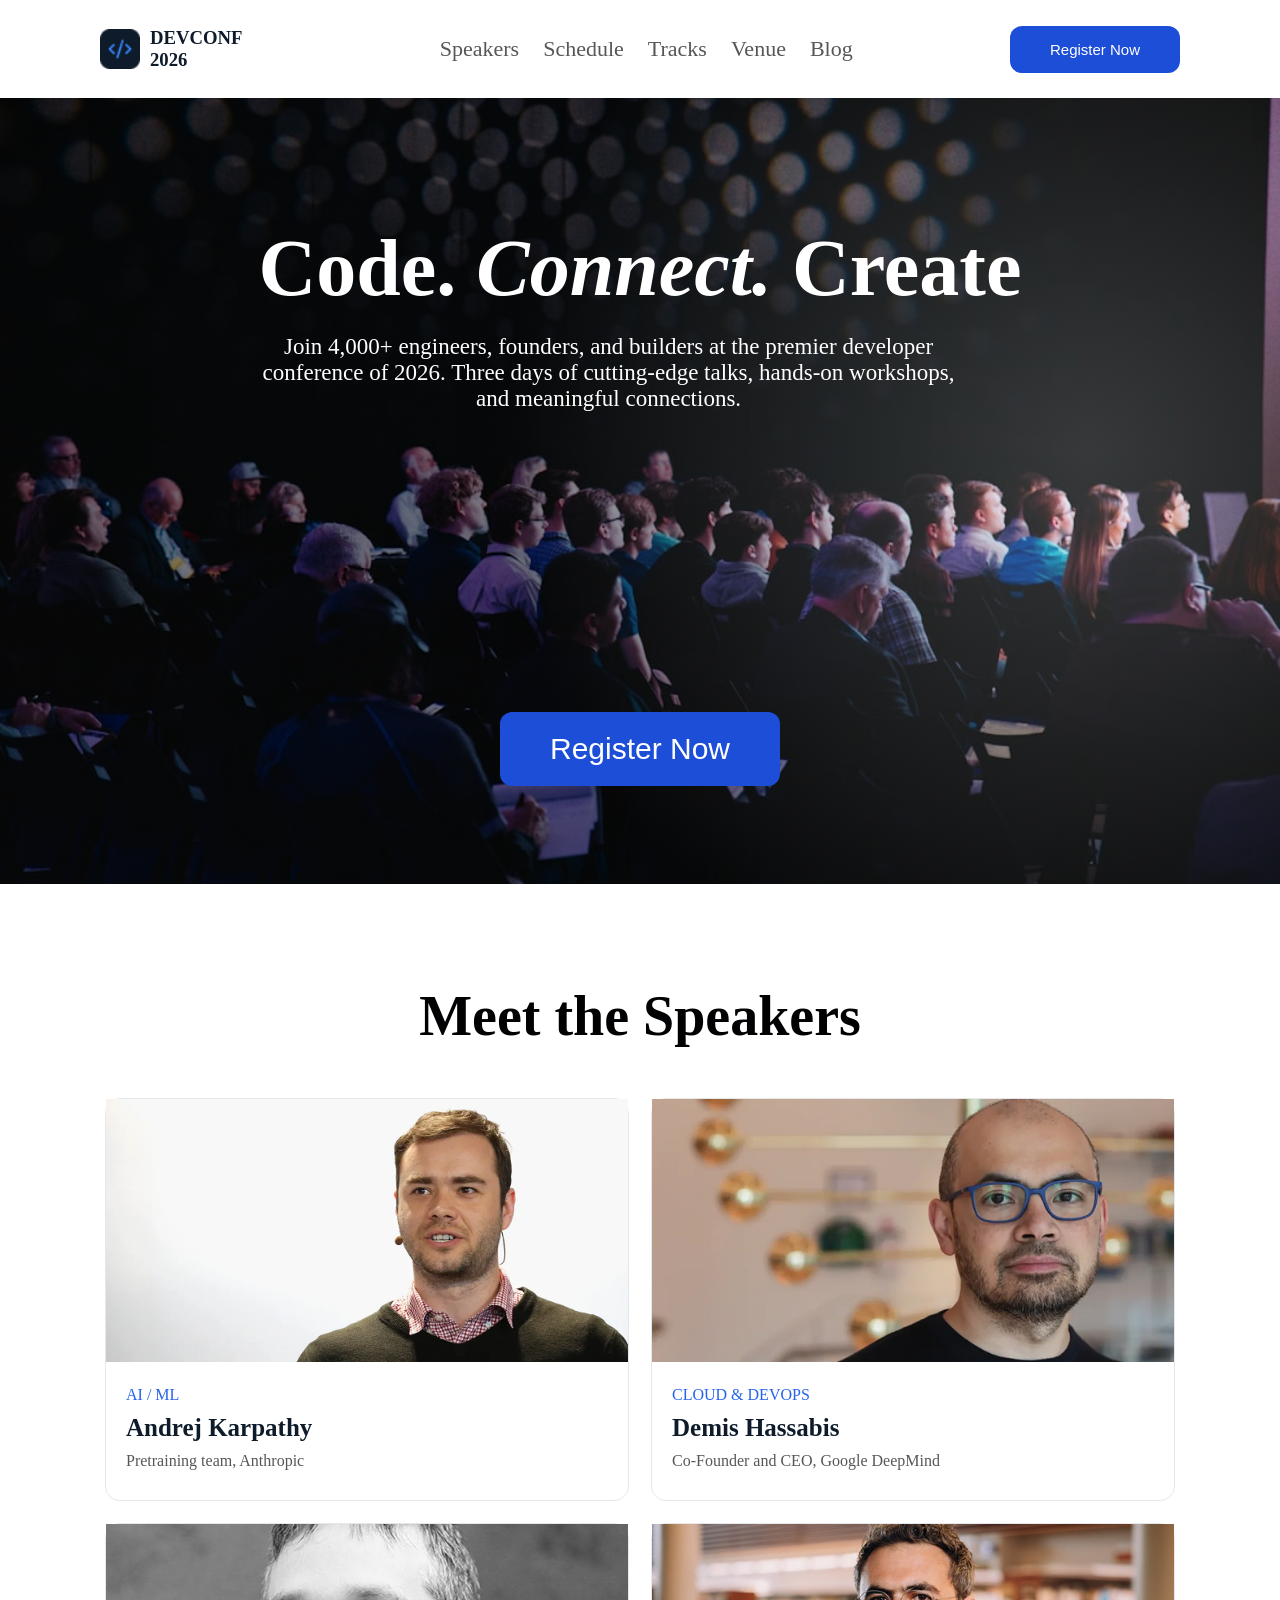
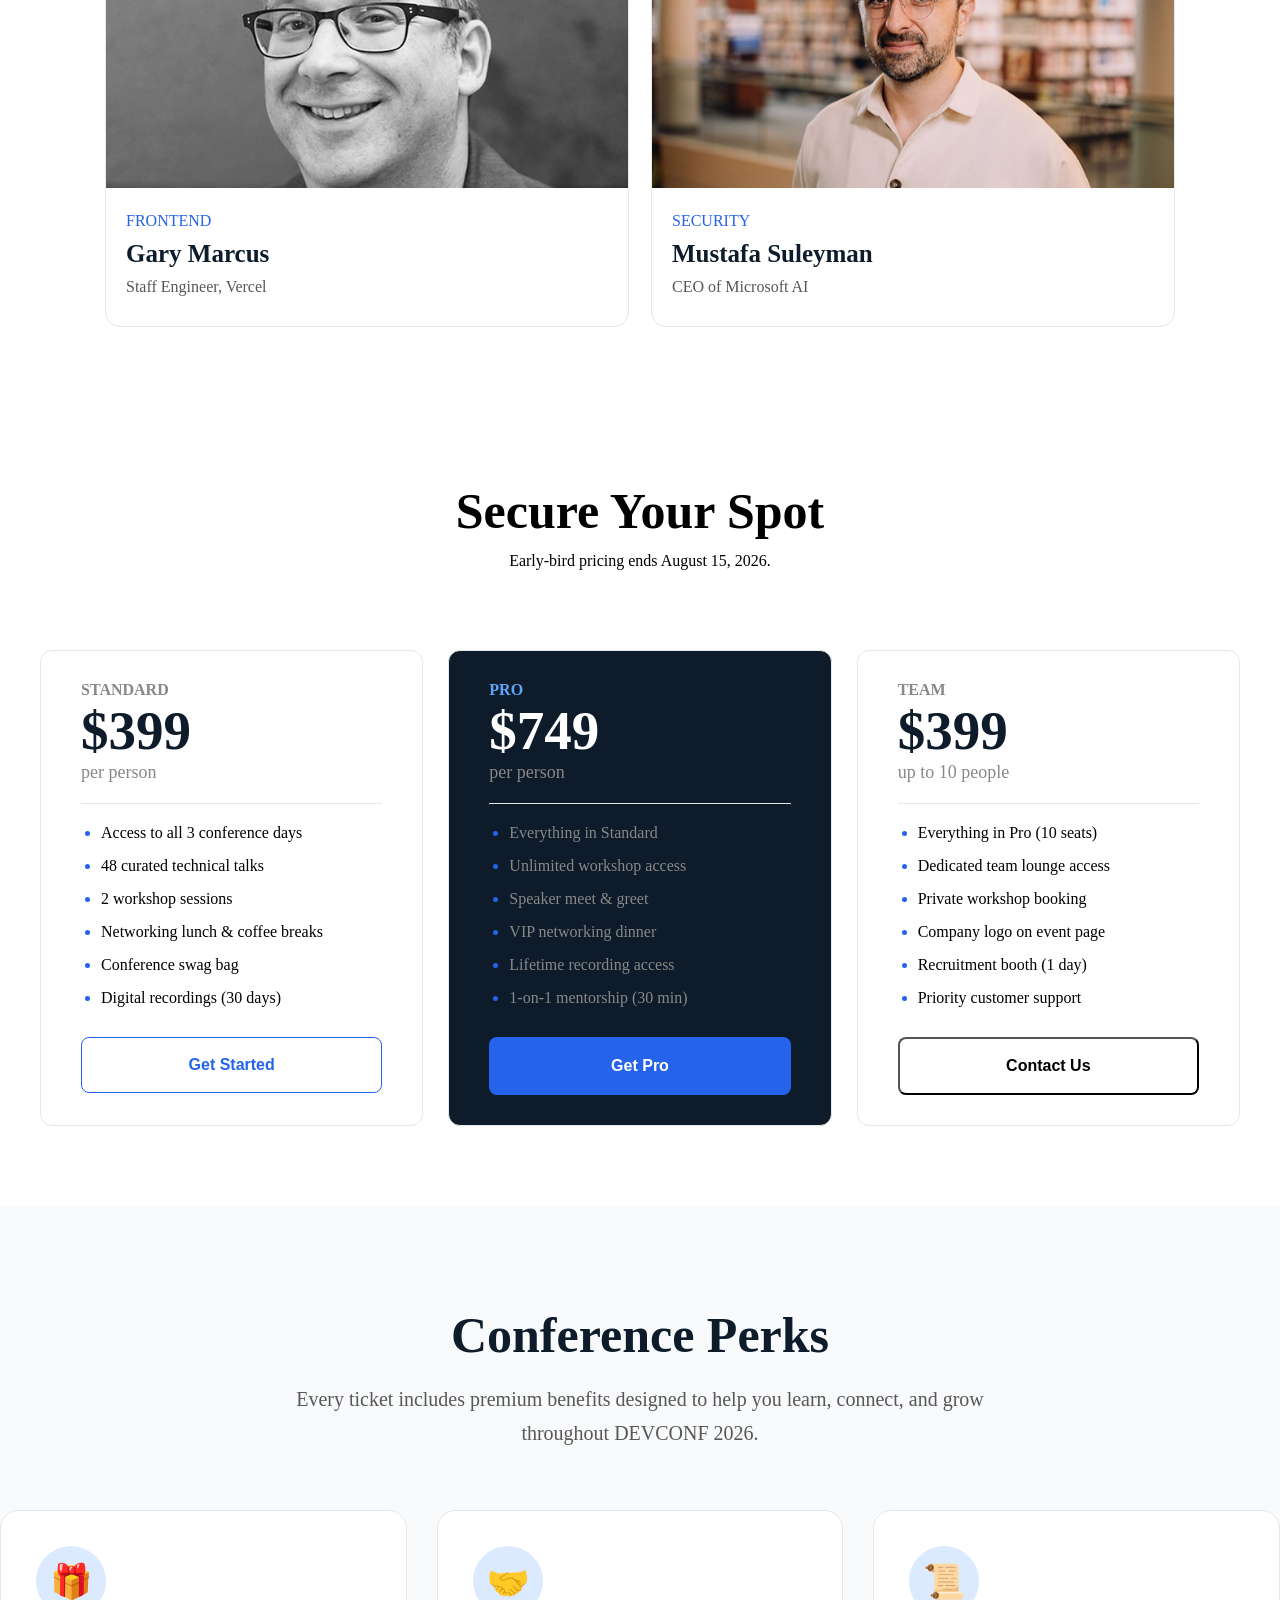
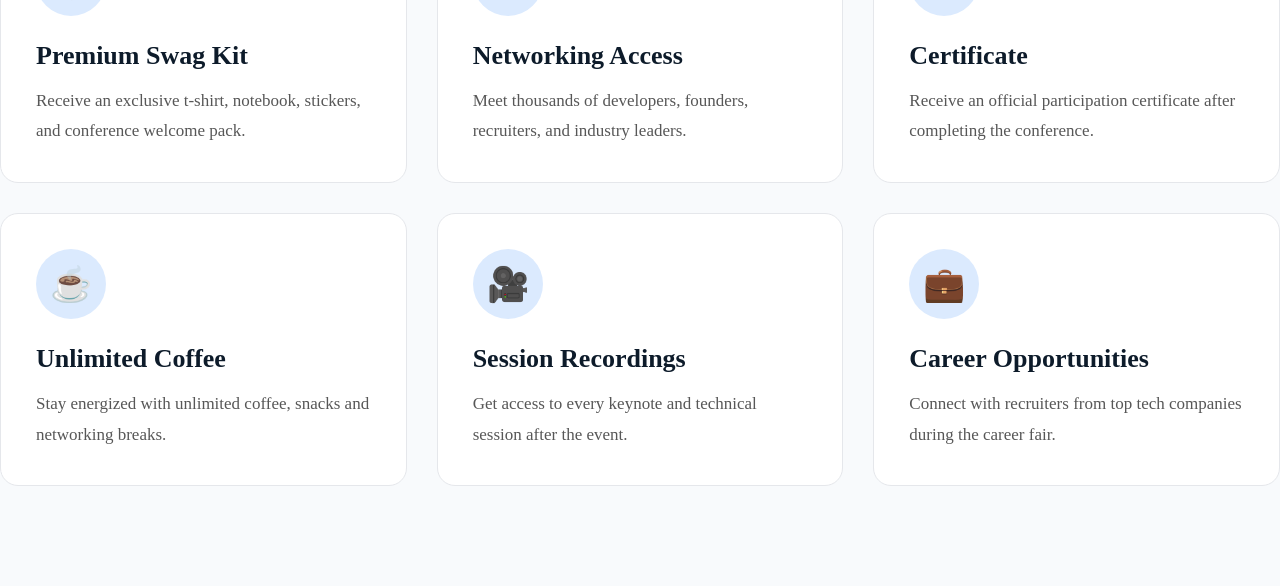
==== index.html @ aa9b569b "move project file to root" ====
<!DOCTYPE html>
<html lang="en">

<head>
    <meta charset="UTF-8">
    <meta name="viewport" content="width=device-width, initial-scale=1.0">
    <title>first-assignment</title>
    <link rel="stylesheet" href="./style.css">
</head>

<body>

    <!-- navber sart -->
    <header class="container">
        <nav class="navbar">
            <div class="nav-logo">
                <img src="./assets/Container.png" alt="footer-logo">
                <h3>DEVCONF <br> 2026</h3>
            </div>
            <div class="nav-menu">
                <ul>
                    <li><a href="">Speakers</a></li>
                    <li><a href="">Schedule</a></li>
                    <li><a href="">Tracks</a></li>
                    <li><a href="">Venue</a></li>
                    <li><a href="">Blog</a></li>
                </ul>
            </div>
            <div >
                <button class="common-button">Register Now</button>
            </div>
        </nav>
    </header>
    <!-- navbar end -->


    <!-- hero section start -->
     <section class="hero-section container">
         
         <div class="hero-contant">
            <h1>Code. <span>Connect.</span> Create</h1>
            <p>Join 4,000+ engineers, founders, and builders at the 
                premier developer conference of 2026. Three days of
                cutting-edge talks, hands-on workshops, and meaningful connections.
            </p>
            <button class="common-button">Register Now</button>
        </div>

     </section>
     <!-- hero section end -->

     <!-- meet the speaker section START-->
      <section class="container">
          <h2 class="meet-the-speaker">Meet the Speakers</h2>
          <div class="speaker-container">
              <div class="card">
                <img src="./assets/andrej.png" alt="andrej">
                <span>AI / ML</span>
                <h3>Andrej Karpathy</h3>
                <p>Pretraining team, Anthropic</p>
              </div>
              <div class="card">
                <img src="./assets/demis.png" alt="demis">
                <span>CLOUD & DEVOPS  </span>
                <h3>Demis Hassabis</h3>
                <p>Co-Founder and CEO, Google DeepMind</p>
              </div>
              <div class="card">
                <img src="./assets/gary.png" alt="gray">
                <span>FRONTEND</span>
                <h3>Gary Marcus</h3>
                <p>Staff Engineer, Vercel</p>
              </div>
              <div class="card">
                <img src="./assets/mustafa.png" alt="mustafa">
                <span>SECURITY</span>
                <h3>Mustafa Suleyman</h3>
                <p>CEO of Microsoft AI</p>
              </div>
          </div>
      </section>
      <!-- MEET THE SPEAKER SECTION END -->


      <!-- PRICING SECTION START -->
      <section class="container">
           <h2 class="pricing-section-title">Secure Your Spot</h2>
           <p class="pricing-section-paragraph">Early-bird pricing ends August 15, 2026.</p>

           <div class="pricing-container">
              <div class="pricing-card">
                   <h4>STANDARD</h4>
                   <h2>$399</h2>
                   <p>per person</p>
                   <hr>
                   <ul>
                    <li>Access to all 3 conference days</li>
                    <li>48 curated technical talks</li>
                    <li>2 workshop sessions</li>
                    <li>Networking lunch & coffee breaks</li>
                    <li>Conference swag bag</li>
                    <li>Digital recordings (30 days)</li>
                   </ul>
                   <button class="pricing-button-1">Get Started</button>
              </div>
              <div class="pricing-card pro-card">
                   <h4>PRO</h4>
                   <h2>$749</h2>
                   <p>per person</p>
                   <hr>
                   <ul>
                    <li>Everything in Standard</li>
                    <li>Unlimited workshop access</li>
                    <li>Speaker meet & greet</li>
                    <li>VIP networking dinner</li>
                    <li>Lifetime recording access</li>
                    <li>1-on-1 mentorship (30 min)</li>
                   </ul>
                   <button class="pricing-button">Get Pro</button>
              </div>
              <div class="pricing-card">
                   <h4>TEAM</h4>
                   <h2>$399</h2>
                   <p>up to 10 people</p>
                   <hr>
                   <ul>
                    <li>Everything in Pro (10 seats)</li>
                    <li>Dedicated team lounge access</li>
                    <li>Private workshop booking</li>
                    <li>Company logo on event page</li>
                    <li>Recruitment booth (1 day)</li>
                    <li>Priority customer support</li>
                   </ul>
                   <button class="pricing-button-2">Contact Us</button>
              </div>
           </div>
      </section>

      <!-- PRICING SECTION END -->


      <!-- CONFERENCE PERKS SECTION START -->

<section class="conference-perks container">

    <div class="perks-header">
        <h2>Conference Perks</h2>
        <p>
            Every ticket includes premium benefits designed to help you learn,
            connect, and grow throughout DEVCONF 2026.
        </p>
    </div>

    <div class="perks-container">

        <div class="perk-card">
            <div class="perk-icon">🎁</div>
            <h3>Premium Swag Kit</h3>
            <p>
                Receive an exclusive t-shirt, notebook, stickers,
                and conference welcome pack.
            </p>
        </div>

        <div class="perk-card">
            <div class="perk-icon">🤝</div>
            <h3>Networking Access</h3>
            <p>
                Meet thousands of developers, founders,
                recruiters, and industry leaders.
            </p>
        </div>

        <div class="perk-card">
            <div class="perk-icon">📜</div>
            <h3>Certificate</h3>
            <p>
                Receive an official participation certificate
                after completing the conference.
            </p>
        </div>

        <div class="perk-card">
            <div class="perk-icon">☕</div>
            <h3>Unlimited Coffee</h3>
            <p>
                Stay energized with unlimited coffee,
                snacks and networking breaks.
            </p>
        </div>

        <div class="perk-card">
            <div class="perk-icon">🎥</div>
            <h3>Session Recordings</h3>
            <p>
                Get access to every keynote and technical
                session after the event.
            </p>
        </div>

        <div class="perk-card">
            <div class="perk-icon">💼</div>
            <h3>Career Opportunities</h3>
            <p>
                Connect with recruiters from top tech
                companies during the career fair.
            </p>
        </div>

    </div>

</section>

<!-- CONFERENCE PERKS SECTION END -->
</body>

</html>
---- style.css ----
*{
    margin: 0;
}


/*NAVBER SECTION START  */
nav {
    display: flex;
    justify-content: space-between;
    align-items: center;
    padding: 22px 80 px;
    background-color: #ffffff;
}
img{
    max-width: 100%;
}
.container {
    max-width: 1551px;
    margin: auto;
}
.navbar {
    display: flex;
    padding-left: 100px;
    padding-right: 100px;
    height: 98px;
    
}
.nav-menu ul {
    display: flex;
    list-style: none;
    gap: 24px;
    
}
ul li a {
    text-decoration: none;
    color: #575757;
    font-size: 22px;
}
.nav-logo {
    display: flex;
    align-items:center;
    gap: 10px;
}
.nav-logo h3 {
    font-size: 25;
    color: #0D1B2A;
}
.nav-logo img {
    width: 40px;
}
/* NAVBER SECTION END */
.common-button{
    background-color: #1D4ED8;
    padding: 15px 40px;
    font-weight: 1200px;
    font-size: 15px;
    color: #FFFFFF;
    border: none;
    cursor: pointer;
    border-radius: 12px;
}


/* HERO SECTION START */
.hero-section{
    width: 100%;
    height: 786px;
    background-image:
     radial-gradient(
         circle at 85% 45%,
        rgba(255, 255, 255, 0.18) 0% ,
        rgba(0, 0, 0, 0.50) 50%
     ),
      url(./assets/banner.jpg);
    background-size: cover;
    background-position: center;
    background-repeat: no-repeat;
    display: flex;
    justify-content:center ;
    text-align: center;
    text-align: center;
    color: #FFFFFF;
}
.hero-contant {
    margin-top: 125px;
}
.hero-contant p{
    margin-top: 20px;
    font-size: 23px;
    max-width: 700px;
    color: #FFFFFF;
}
.hero-contant h1 span{
    font-style:italic;
}
.hero-contant h1 {
    font-size: 80px;
}
.hero-contant button {
    margin-top: 300px;
    padding: 20px 50px;
    font-size: 30px;
}
/* HERO SECTION END */


/* MEET THE SPEAKER SECTION START*/
.meet-the-speaker {
    text-align: center;
    margin-top: 100px;
    font-size: 56px;
    color: #000102;
}

.card {
    border: 1px solid #E5E7EB;
    border-radius: 15px;
}
.card span, .card h3, .card p{
    padding-left: 20px;
    border-top: 20px;
}
.card span {
    display: flex;
    margin-top: 20px;
    margin-bottom: 10px;
    color: #2563EB;
    
}
.speaker-container {
    display: grid;
    grid-template-columns: repeat(2, 1fr);
    gap: 22px;
    margin: 50px;
    padding: 55px;
    padding-top: 0;
}
.speaker-container img {
    width: 100%;
    border: none;
}
.card h3, .card p{
    margin-top: 10px;
}
.card p{
    margin-bottom: 30px;
    color: #575757;
}
.card h3 {
    color: #0D1B2A;
    font-size: 25px;
}
/* MEET THE SPEAKER SECTION END */



/* PRICING SECTION START */
.pricing-section-title {
    margin-top: 100px;
     text-align: center;
     font-weight: bold;
     font-size: 50px;
}
.pricing-section-paragraph {
    text-align: center;
    margin-top: 12px;
}
.pricing-card li::marker {
    color: #2563EB;
}
.pricing-card ul {
    display: flex;
    flex-direction: column;
    gap: 15px;
}
.pricing-card h2 {
    font-weight: bold;
    font-size: 55px;
    color: #0D1B2A;
}
.pricing-container {
    display: flex;
    gap: 25px;
    max-width: 1200px;
    margin: 50px auto;
    padding: 30px;
}
.pricing-card {
    flex: 1;
    border: 1px solid #E5E7EB;
    border-radius: 12px;
    padding: 30px 40px;
    
}
.pricing-card ul {
    padding-left: 20px;
    margin-top: 20px;
}
.pricing-card h4 {
    font-weight: bold;
    color: #888888;
    text-align: left;
}
.pricing-card p {
    color: #888888;
    font-size: 18px;
}
.pricing-card hr {
    border: none;
    border-top: 1px solid #E5E7EB;
    margin-top: 20px;
    margin-bottom: 20px;
    width: 100%;
}
.pricing-button{
    margin-top: 30px;
     background-color: #2563EB;
    width: 100%;
    padding: 20px;
    font-weight: bold;
    font-size: 16px;
    color: #FFFFFF;
    border: none;
    cursor: pointer;
    border-radius: 8px;
    
}
.pricing-button-1 {
     margin-top: 30px;
     background-color:  #FFFFFF;
    width: 100%;
    border: 1px solid #2563EB;
    padding: 18px;
    font-weight: bold;
    font-size: 16px;
    color: #2563EB;
    
    cursor: pointer;
    border-radius: 8px;
}
.pricing-button-2 {
     margin-top: 30px;
     background-color:  #FFFFFF;
    width: 100%;
    border: 1px solid 0D1B2A;
    padding: 18px;
    font-weight: bold;
    font-size: 16px;
    color: 0D1B2A;
    
    cursor: pointer;
    border-radius: 8px;
}
.pro-card h2{
    color: #FFFFFF;
}
.pro-card h4 {
    color: #60A5FA;
}
.pro-card li {
    color: #888888;
    
}
.pro-card {
    background-color: #0D1B2A;

}



/* CONFERENCE PERKS SECTION*/
.conference-perks{
    width: 100%;
    padding:100px 0;
    background:#F8FAFC;
}

.perks-header{
    text-align:center;
    margin-bottom:60px;
}

.perks-header h2{
    font-size:50px;
    color:#0D1B2A;
    margin-bottom:18px;
}

.perks-header p{
    max-width:720px;
    margin:auto;
    font-size:20px;
    color:#575757;
    line-height:1.7;
}

.perks-container{
    display:grid;
    grid-template-columns:repeat(3,1fr);
    gap:30px;
}

.perk-card{
    background:#FFFFFF;
    border:1px solid #E5E7EB;
    border-radius:18px;
    padding:35px;
    transition:0.35s;
}

.perk-card:hover{
    transform:translateY(-10px);
    box-shadow:0 18px 35px rgba(0,0,0,.08);
}

.perk-icon{
    width:70px;
    height:70px;
    background:#DBEAFE;
    color:#2563EB;
    font-size:34px;

    display:flex;
    justify-content:center;
    align-items:center;

    border-radius:50%;
    margin-bottom:25px;
}

.perk-card h3{
    font-size:26px;
    color:#0D1B2A;
    margin-bottom:15px;
}

.perk-card p{
    color:#575757;
    line-height:1.8;
    font-size:17px;
}
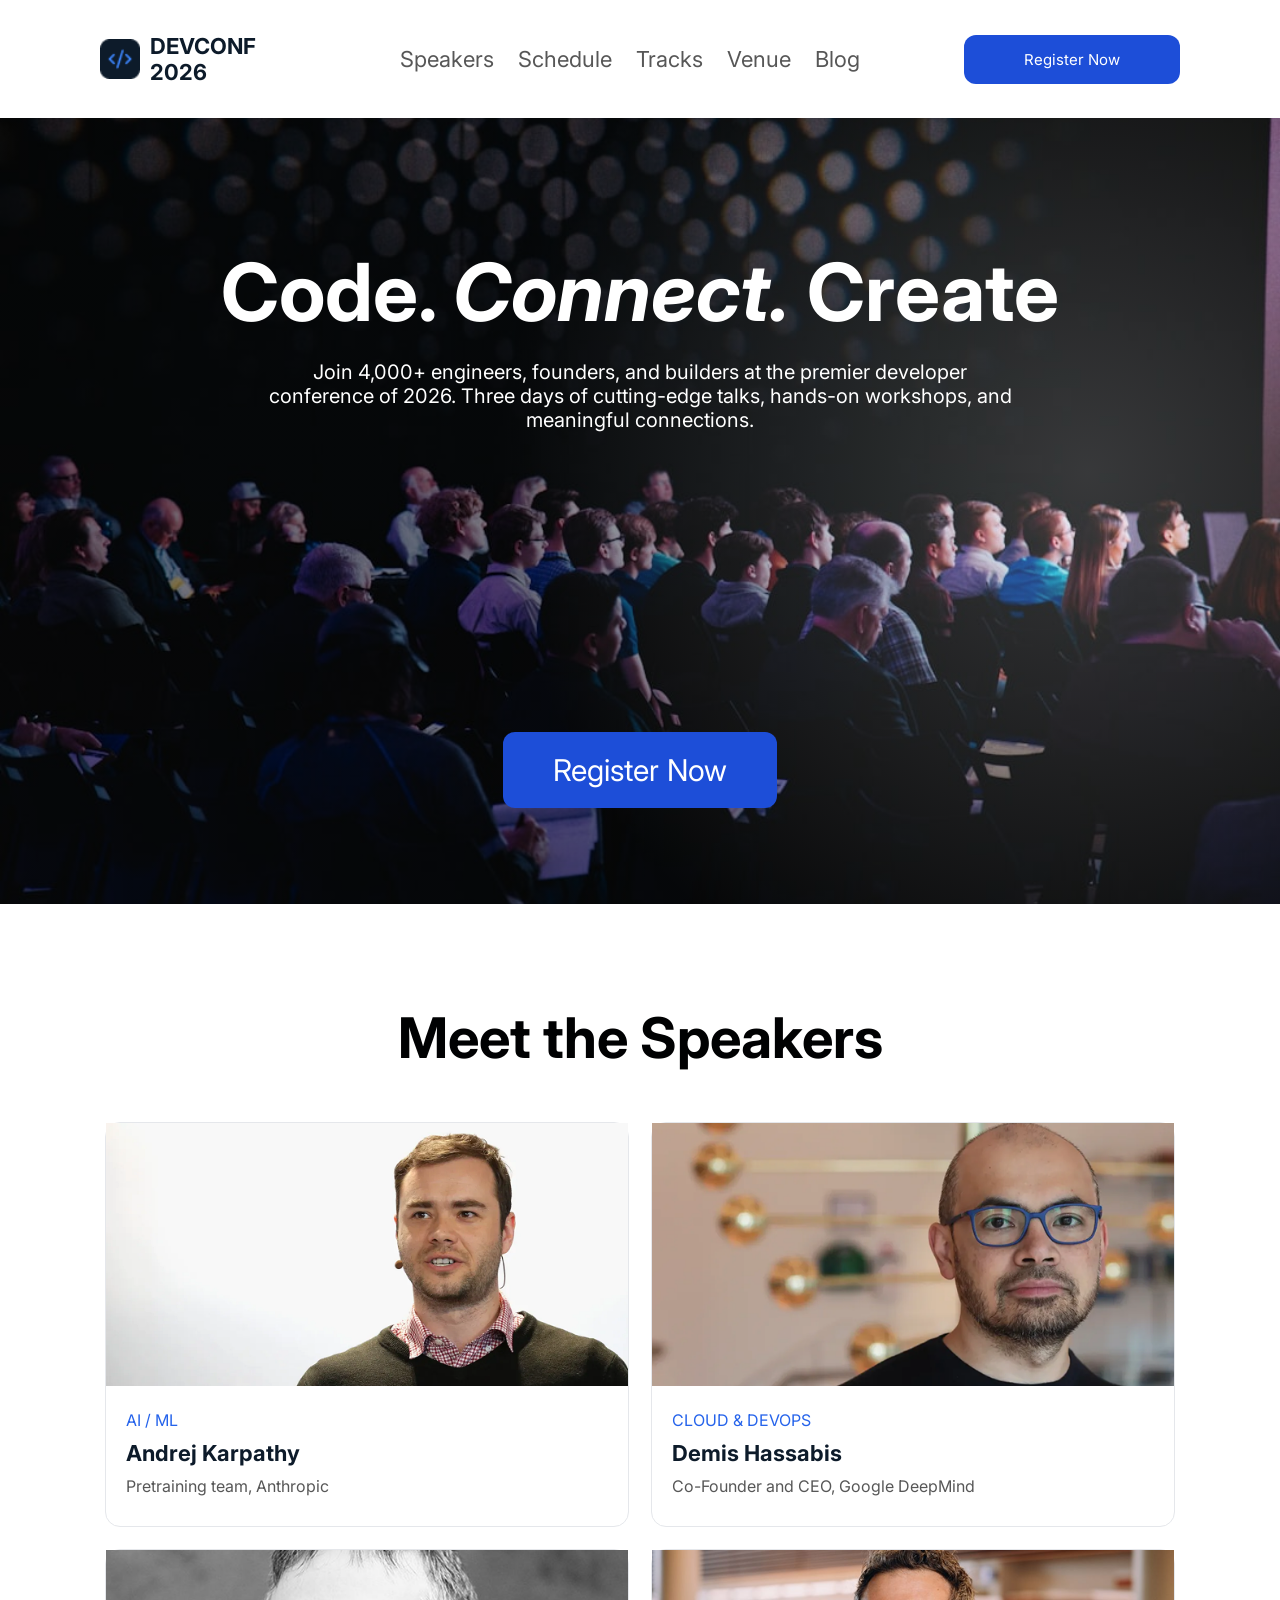
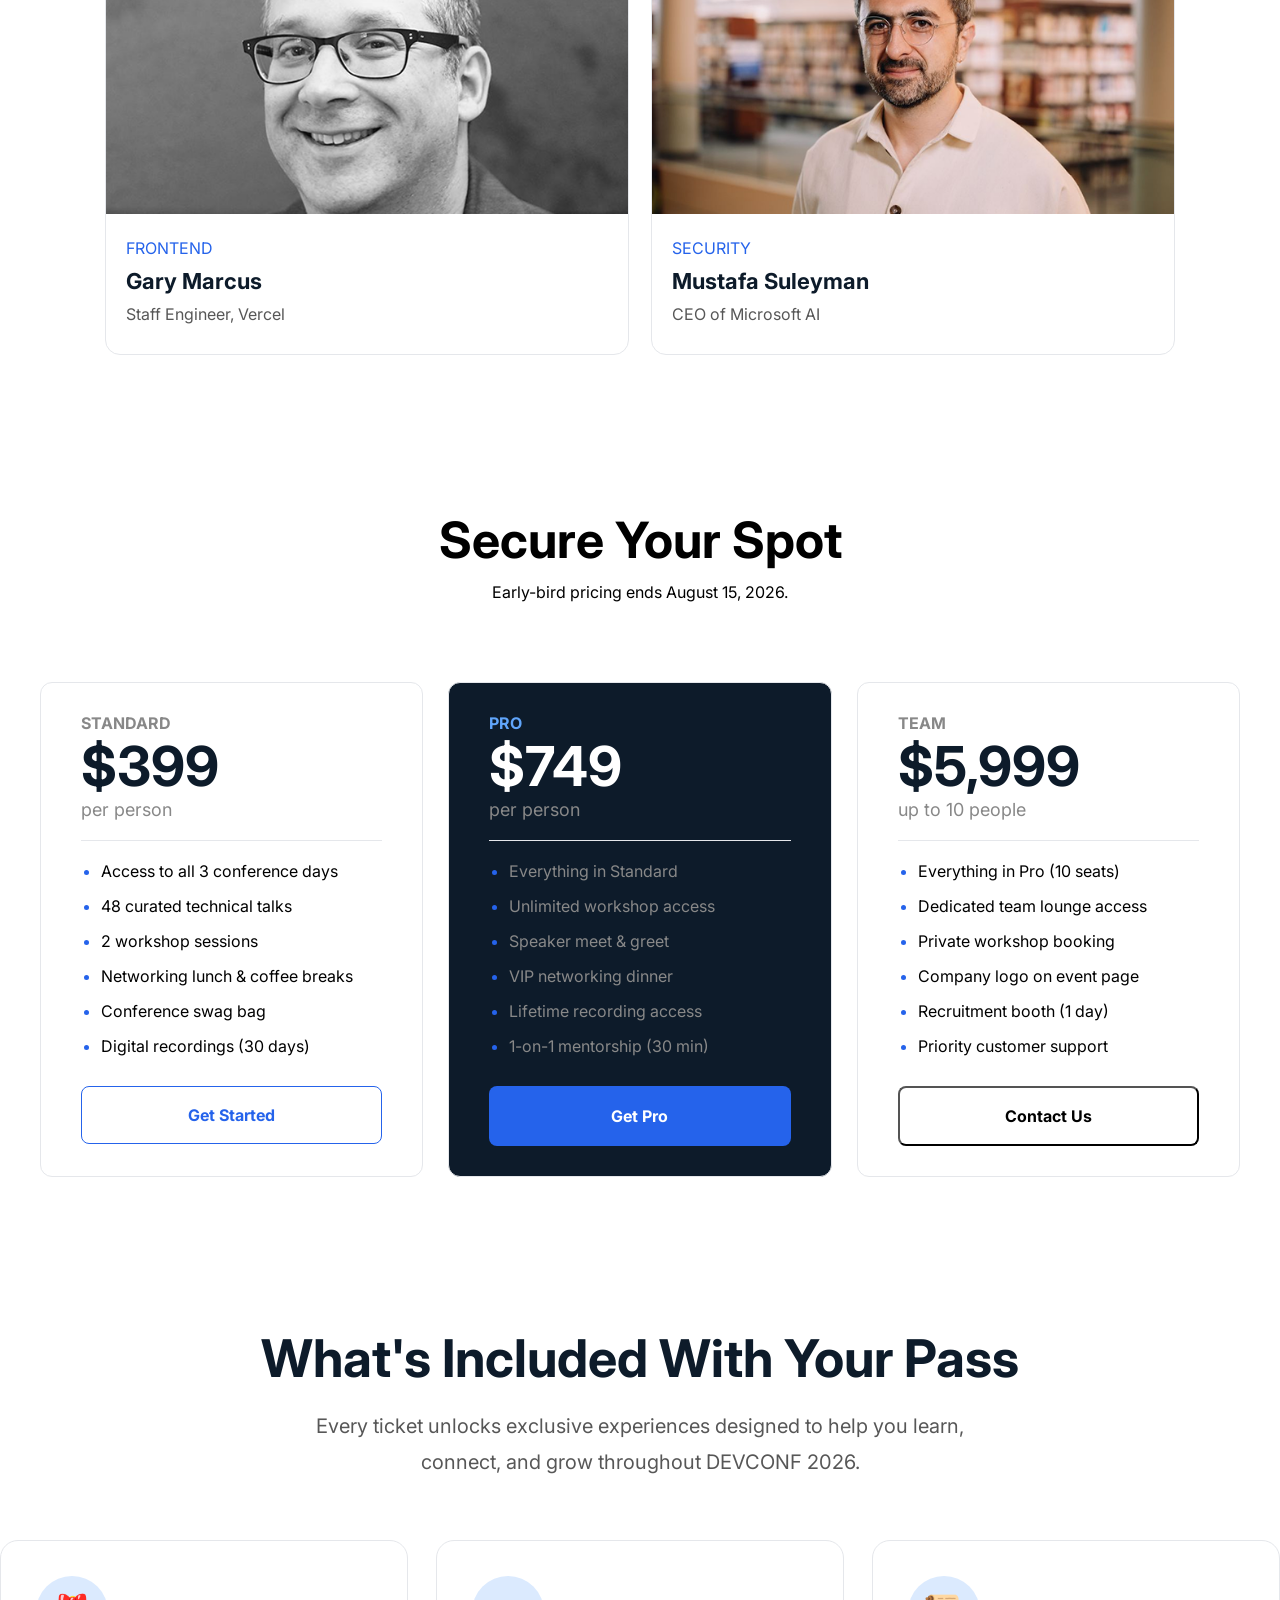
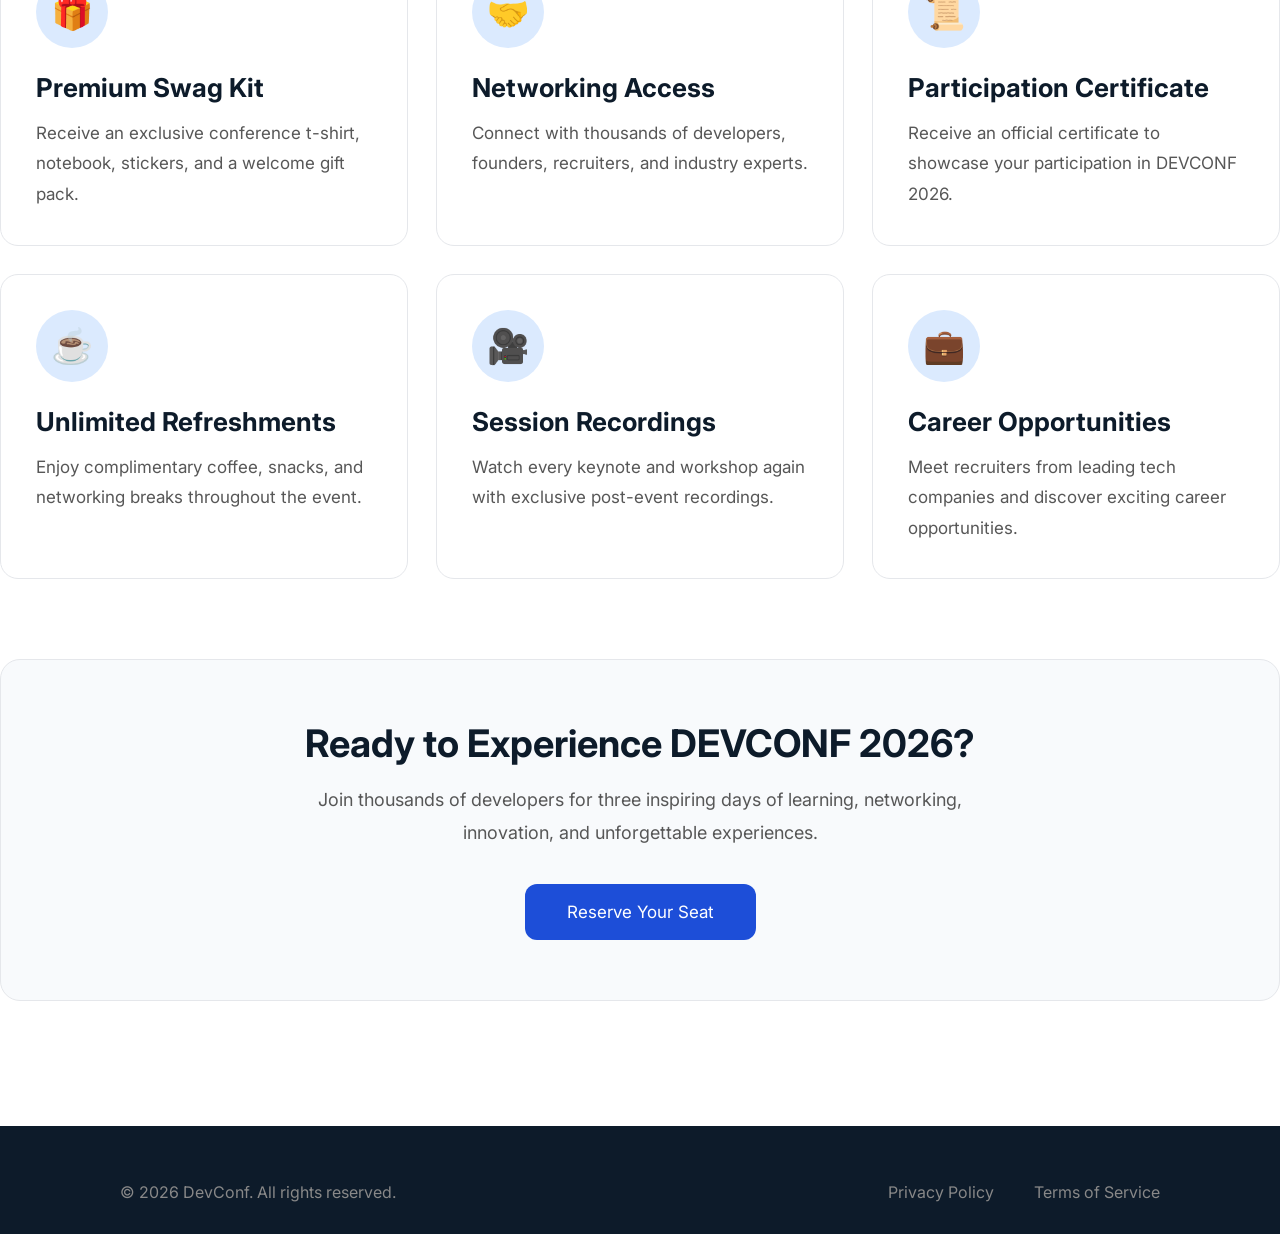
==== commit 3612b90c: "complete footer and update ai section & add font style , prompt" ====
--- a/index.html
+++ b/index.html
@@ -6,6 +6,9 @@
     <meta name="viewport" content="width=device-width, initial-scale=1.0">
     <title>first-assignment</title>
     <link rel="stylesheet" href="./style.css">
+    <link rel="preconnect" href="https://fonts.googleapis.com">
+    <link rel="preconnect" href="https://fonts.gstatic.com" crossorigin>
+    <link href="https://fonts.googleapis.com/css2?family=Inter:wght@100..900&display=swap" rel="stylesheet">
 </head>
 
 <body>
@@ -26,7 +29,7 @@
                     <li><a href="">Blog</a></li>
                 </ul>
             </div>
-            <div >
+            <div>
                 <button class="common-button">Register Now</button>
             </div>
         </nav>
@@ -35,183 +38,211 @@
 
 
     <!-- hero section start -->
-     <section class="hero-section container">
-         
-         <div class="hero-contant">
+    <section class="hero-section container">
+
+        <div class="hero-contant">
             <h1>Code. <span>Connect.</span> Create</h1>
-            <p>Join 4,000+ engineers, founders, and builders at the 
+            <p>Join 4,000+ engineers, founders, and builders at the
                 premier developer conference of 2026. Three days of
                 cutting-edge talks, hands-on workshops, and meaningful connections.
             </p>
             <button class="common-button">Register Now</button>
         </div>
 
-     </section>
-     <!-- hero section end -->
-
-     <!-- meet the speaker section START-->
-      <section class="container">
-          <h2 class="meet-the-speaker">Meet the Speakers</h2>
-          <div class="speaker-container">
-              <div class="card">
+    </section>
+    <!-- hero section end -->
+
+    <!-- meet the speaker section START-->
+    <section class="container">
+        <h2 class="meet-the-speaker">Meet the Speakers</h2>
+        <div class="speaker-container">
+            <div class="card">
                 <img src="./assets/andrej.png" alt="andrej">
                 <span>AI / ML</span>
                 <h3>Andrej Karpathy</h3>
                 <p>Pretraining team, Anthropic</p>
-              </div>
-              <div class="card">
+            </div>
+            <div class="card">
                 <img src="./assets/demis.png" alt="demis">
-                <span>CLOUD & DEVOPS  </span>
+                <span>CLOUD & DEVOPS </span>
                 <h3>Demis Hassabis</h3>
                 <p>Co-Founder and CEO, Google DeepMind</p>
-              </div>
-              <div class="card">
+            </div>
+            <div class="card">
                 <img src="./assets/gary.png" alt="gray">
                 <span>FRONTEND</span>
                 <h3>Gary Marcus</h3>
                 <p>Staff Engineer, Vercel</p>
-              </div>
-              <div class="card">
+            </div>
+            <div class="card">
                 <img src="./assets/mustafa.png" alt="mustafa">
                 <span>SECURITY</span>
                 <h3>Mustafa Suleyman</h3>
                 <p>CEO of Microsoft AI</p>
-              </div>
-          </div>
-      </section>
-      <!-- MEET THE SPEAKER SECTION END -->
-
-
-      <!-- PRICING SECTION START -->
-      <section class="container">
-           <h2 class="pricing-section-title">Secure Your Spot</h2>
-           <p class="pricing-section-paragraph">Early-bird pricing ends August 15, 2026.</p>
-
-           <div class="pricing-container">
-              <div class="pricing-card">
-                   <h4>STANDARD</h4>
-                   <h2>$399</h2>
-                   <p>per person</p>
-                   <hr>
-                   <ul>
+            </div>
+        </div>
+    </section>
+    <!-- MEET THE SPEAKER SECTION END -->
+
+
+    <!-- PRICING SECTION START -->
+    <section class="container">
+        <h2 class="pricing-section-title">Secure Your Spot</h2>
+        <p class="pricing-section-paragraph">Early-bird pricing ends August 15, 2026.</p>
+
+        <div class="pricing-container">
+            <div class="pricing-card">
+                <h4>STANDARD</h4>
+                <h2>$399</h2>
+                <p>per person</p>
+                <hr>
+                <ul>
                     <li>Access to all 3 conference days</li>
                     <li>48 curated technical talks</li>
                     <li>2 workshop sessions</li>
                     <li>Networking lunch & coffee breaks</li>
                     <li>Conference swag bag</li>
                     <li>Digital recordings (30 days)</li>
-                   </ul>
-                   <button class="pricing-button-1">Get Started</button>
-              </div>
-              <div class="pricing-card pro-card">
-                   <h4>PRO</h4>
-                   <h2>$749</h2>
-                   <p>per person</p>
-                   <hr>
-                   <ul>
+                </ul>
+                <button class="pricing-button-1">Get Started</button>
+            </div>
+            <div class="pricing-card pro-card">
+                <h4>PRO</h4>
+                <h2>$749</h2>
+                <p>per person</p>
+                <hr>
+                <ul>
                     <li>Everything in Standard</li>
                     <li>Unlimited workshop access</li>
                     <li>Speaker meet & greet</li>
                     <li>VIP networking dinner</li>
                     <li>Lifetime recording access</li>
                     <li>1-on-1 mentorship (30 min)</li>
-                   </ul>
-                   <button class="pricing-button">Get Pro</button>
-              </div>
-              <div class="pricing-card">
-                   <h4>TEAM</h4>
-                   <h2>$399</h2>
-                   <p>up to 10 people</p>
-                   <hr>
-                   <ul>
+                </ul>
+                <button class="pricing-button">Get Pro</button>
+            </div>
+            <div class="pricing-card">
+                <h4>TEAM</h4>
+                <h2>$5,999</h2>
+                <p>up to 10 people</p>
+                <hr>
+                <ul>
                     <li>Everything in Pro (10 seats)</li>
                     <li>Dedicated team lounge access</li>
                     <li>Private workshop booking</li>
                     <li>Company logo on event page</li>
                     <li>Recruitment booth (1 day)</li>
                     <li>Priority customer support</li>
-                   </ul>
-                   <button class="pricing-button-2">Contact Us</button>
-              </div>
-           </div>
-      </section>
-
-      <!-- PRICING SECTION END -->
-
-
-      <!-- CONFERENCE PERKS SECTION START -->
-
-<section class="conference-perks container">
-
-    <div class="perks-header">
-        <h2>Conference Perks</h2>
-        <p>
-            Every ticket includes premium benefits designed to help you learn,
-            connect, and grow throughout DEVCONF 2026.
-        </p>
-    </div>
-
-    <div class="perks-container">
-
-        <div class="perk-card">
-            <div class="perk-icon">🎁</div>
-            <h3>Premium Swag Kit</h3>
+                </ul>
+                <button class="pricing-button-2">Contact Us</button>
+            </div>
+        </div>
+    </section>
+
+    <!-- PRICING SECTION END -->
+
+
+    <!-- WHAT'S INCLUDED WITH YOUR PASS SECTION START -->
+
+    <section class="conference-perks container">
+
+        <div class="perks-header">
+            <h2>What's Included With Your Pass</h2>
             <p>
-                Receive an exclusive t-shirt, notebook, stickers,
-                and conference welcome pack.
+                Every ticket unlocks exclusive experiences designed to help you learn,
+                connect, and grow throughout DEVCONF 2026.
             </p>
         </div>
 
-        <div class="perk-card">
-            <div class="perk-icon">🤝</div>
-            <h3>Networking Access</h3>
+        <div class="perks-container">
+
+            <div class="perk-card">
+                <div class="perk-icon">🎁</div>
+                <h3>Premium Swag Kit</h3>
+                <p>
+                    Receive an exclusive conference t-shirt, notebook, stickers,
+                    and a welcome gift pack.
+                </p>
+            </div>
+
+            <div class="perk-card">
+                <div class="perk-icon">🤝</div>
+                <h3>Networking Access</h3>
+                <p>
+                    Connect with thousands of developers, founders,
+                    recruiters, and industry experts.
+                </p>
+            </div>
+
+            <div class="perk-card">
+                <div class="perk-icon">📜</div>
+                <h3>Participation Certificate</h3>
+                <p>
+                    Receive an official certificate to showcase
+                    your participation in DEVCONF 2026.
+                </p>
+            </div>
+
+            <div class="perk-card">
+                <div class="perk-icon">☕</div>
+                <h3>Unlimited Refreshments</h3>
+                <p>
+                    Enjoy complimentary coffee, snacks,
+                    and networking breaks throughout the event.
+                </p>
+            </div>
+
+            <div class="perk-card">
+                <div class="perk-icon">🎥</div>
+                <h3>Session Recordings</h3>
+                <p>
+                    Watch every keynote and workshop again with
+                    exclusive post-event recordings.
+                </p>
+            </div>
+
+            <div class="perk-card">
+                <div class="perk-icon">💼</div>
+                <h3>Career Opportunities</h3>
+                <p>
+                    Meet recruiters from leading tech companies
+                    and discover exciting career opportunities.
+                </p>
+            </div>
+
+        </div>
+
+        <div class="perks-cta">
+            <h3>Ready to Experience DEVCONF 2026?</h3>
+
             <p>
-                Meet thousands of developers, founders,
-                recruiters, and industry leaders.
+                Join thousands of developers for three inspiring days of learning,
+                networking, innovation, and unforgettable experiences.
             </p>
-        </div>
-
-        <div class="perk-card">
-            <div class="perk-icon">📜</div>
-            <h3>Certificate</h3>
-            <p>
-                Receive an official participation certificate
-                after completing the conference.
-            </p>
-        </div>
-
-        <div class="perk-card">
-            <div class="perk-icon">☕</div>
-            <h3>Unlimited Coffee</h3>
-            <p>
-                Stay energized with unlimited coffee,
-                snacks and networking breaks.
-            </p>
-        </div>
-
-        <div class="perk-card">
-            <div class="perk-icon">🎥</div>
-            <h3>Session Recordings</h3>
-            <p>
-                Get access to every keynote and technical
-                session after the event.
-            </p>
-        </div>
-
-        <div class="perk-card">
-            <div class="perk-icon">💼</div>
-            <h3>Career Opportunities</h3>
-            <p>
-                Connect with recruiters from top tech
-                companies during the career fair.
-            </p>
-        </div>
-
-    </div>
-
-</section>
-
-<!-- CONFERENCE PERKS SECTION END -->
+
+            <button class="common-button">
+                Reserve Your Seat
+            </button>
+        </div>
+
+    </section>
+    <!-- WHAT'S INCLUDED WITH YOUR PASS SECTION END -->
+
+
+    <!-- FOOTER SECTION START -->
+    <footer class="footer container">
+
+        <div class="footer-content ">
+            <p>© 2026 DevConf. All rights reserved.</p>
+            <div class="footer-link">
+                <a href="">Privacy Policy</a>
+                <a href="">Terms of Service</a>
+            </div>
+        </div>
+
+
+    </footer>
+    <!-- FOOTER SECTION END -->
 </body>
 
 </html>
--- a/style.css
+++ b/style.css
@@ -1,6 +1,7 @@
 
 *{
     margin: 0;
+    font-family: "Inter", sans-serif;
 }
 
 
@@ -9,14 +10,14 @@
     display: flex;
     justify-content: space-between;
     align-items: center;
-    padding: 22px 80 px;
+    padding: 10px;
     background-color: #ffffff;
 }
 img{
     max-width: 100%;
 }
 .container {
-    max-width: 1551px;
+    max-width: 1550px;
     margin: auto;
 }
 .navbar {
@@ -43,7 +44,7 @@
     gap: 10px;
 }
 .nav-logo h3 {
-    font-size: 25;
+    font-size: 22PX;
     color: #0D1B2A;
 }
 .nav-logo img {
@@ -52,7 +53,7 @@
 /* NAVBER SECTION END */
 .common-button{
     background-color: #1D4ED8;
-    padding: 15px 40px;
+    padding: 15px 60px;
     font-weight: 1200px;
     font-size: 15px;
     color: #FFFFFF;
@@ -86,9 +87,9 @@
     margin-top: 125px;
 }
 .hero-contant p{
-    margin-top: 20px;
-    font-size: 23px;
-    max-width: 700px;
+    margin: 20px auto 0;
+    font-size: 20px;
+    max-width: 750px;
     color: #FFFFFF;
 }
 .hero-contant h1 span{
@@ -149,7 +150,7 @@
 }
 .card h3 {
     color: #0D1B2A;
-    font-size: 25px;
+    font-size: 22px;
 }
 /* MEET THE SPEAKER SECTION END */
 
@@ -269,76 +270,135 @@
 
 
 
-/* CONFERENCE PERKS SECTION*/
+/*WHAT'S INCLUDED WITH YOUR PASS*/
 .conference-perks{
-    width: 100%;
-    padding:100px 0;
-    background:#F8FAFC;
+    margin-top: 120px;
+    margin-bottom: 120px;
 }
 
 .perks-header{
-    text-align:center;
-    margin-bottom:60px;
+    text-align: center;
+    margin-bottom: 60px;
 }
 
 .perks-header h2{
-    font-size:50px;
-    color:#0D1B2A;
-    margin-bottom:18px;
+    font-size: 52px;
+    font-weight: 700;
+    color: #0D1B2A;
+    margin-bottom: 18px;
 }
 
 .perks-header p{
-    max-width:720px;
-    margin:auto;
-    font-size:20px;
-    color:#575757;
-    line-height:1.7;
+    max-width: 720px;
+    margin: auto;
+    font-size: 20px;
+    line-height: 1.8;
+    color: #575757;
 }
 
 .perks-container{
-    display:grid;
-    grid-template-columns:repeat(3,1fr);
-    gap:30px;
+    display: grid;
+    grid-template-columns: repeat(3,1fr);
+    gap: 28px;
 }
 
 .perk-card{
-    background:#FFFFFF;
-    border:1px solid #E5E7EB;
-    border-radius:18px;
-    padding:35px;
-    transition:0.35s;
+    background: #FFFFFF;
+    border: 1px solid #E5E7EB;
+    border-radius: 18px;
+    padding: 35px;
+    transition: all .35s ease;
 }
 
 .perk-card:hover{
-    transform:translateY(-10px);
-    box-shadow:0 18px 35px rgba(0,0,0,.08);
+    transform: translateY(-10px);
+    box-shadow: 0 18px 35px rgba(37,99,235,.12);
+    border-color: #2563EB;
 }
 
 .perk-icon{
-    width:70px;
-    height:70px;
-    background:#DBEAFE;
-    color:#2563EB;
-    font-size:34px;
-
-    display:flex;
-    justify-content:center;
-    align-items:center;
-
-    border-radius:50%;
-    margin-bottom:25px;
+    width: 72px;
+    height: 72px;
+    border-radius: 50%;
+    background: #DBEAFE;
+    display: flex;
+    justify-content: center;
+    align-items: center;
+    font-size: 34px;
+    margin-bottom: 24px;
 }
 
 .perk-card h3{
-    font-size:26px;
-    color:#0D1B2A;
-    margin-bottom:15px;
+    font-size: 26px;
+    color: #0D1B2A;
+    margin-bottom: 15px;
 }
 
 .perk-card p{
-    color:#575757;
-    line-height:1.8;
-    font-size:17px;
-}
-
-
+    color: #575757;
+    font-size: 17px;
+    line-height: 1.8;
+}
+
+/* CTA */
+
+.perks-cta{
+    margin-top: 80px;
+    text-align: center;
+    background: #F8FAFC;
+    border: 1px solid #E5E7EB;
+    border-radius: 20px;
+    padding: 60px 40px;
+}
+
+.perks-cta h3{
+    font-size: 38px;
+    color: #0D1B2A;
+    margin-bottom: 18px;
+}
+
+.perks-cta p{
+    max-width: 650px;
+    margin: 0 auto 35px;
+    color: #575757;
+    font-size: 18px;
+    line-height: 1.8;
+}
+
+.perks-cta .common-button{
+    padding: 18px 42px;
+    font-size: 17px;
+    transition: .3s ease;
+}
+
+.perks-cta .common-button:hover{
+    background: #1E40AF;
+    transform: translateY(-3px);
+}
+
+/* FOOTER SECTION STRT */
+.footer {
+    background-color: #0D1B2A;
+    margin-top: 125px;
+    padding-top: 56px ;
+    padding-bottom: 32px;
+    padding-left: 120px;
+    padding-right: 120px;
+}
+.footer-content {
+    display: flex;
+    justify-content: space-between;
+    /* align-items: center; */
+}
+.footer-content p, .footer-content a {
+    color: #888888;
+}
+.footer-link a {
+    text-decoration: none;
+    /* gap: 200px; */
+}
+.footer-link {
+    display: flex;
+    gap: 40px;
+}
+
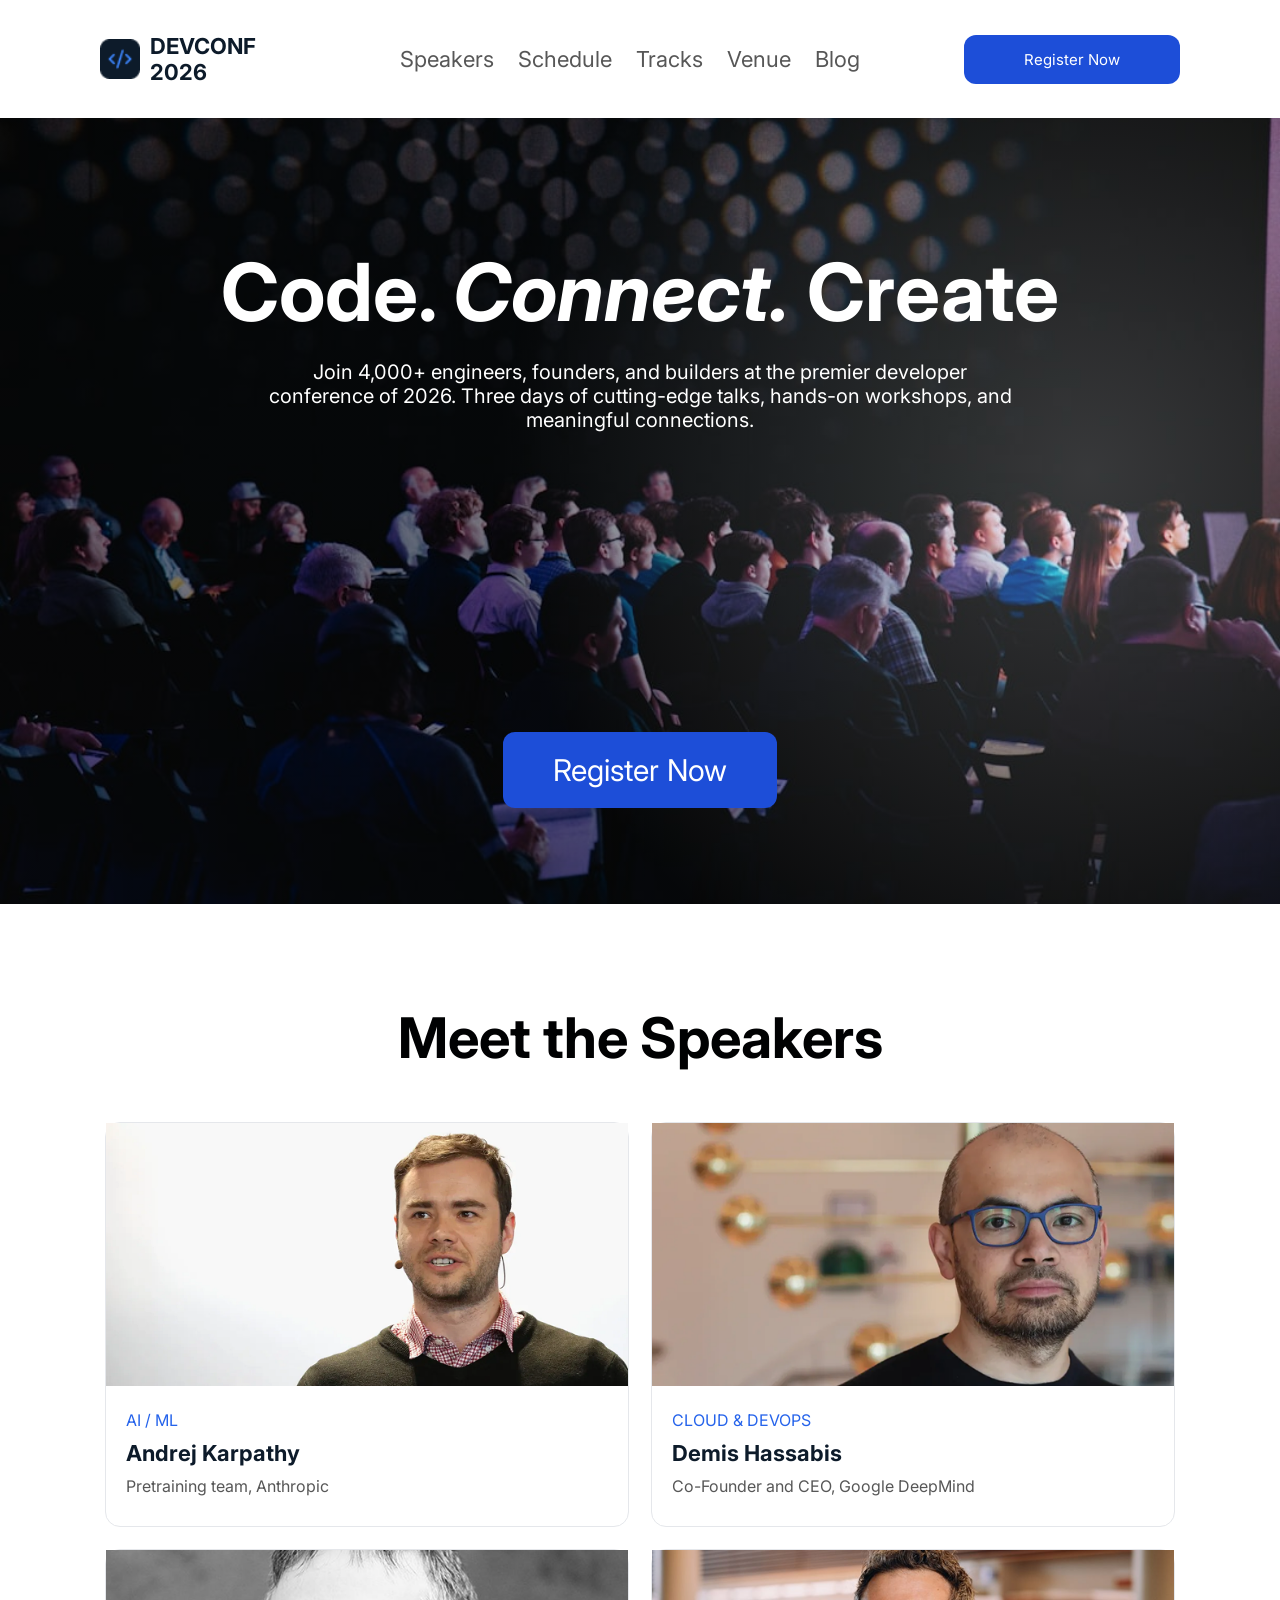
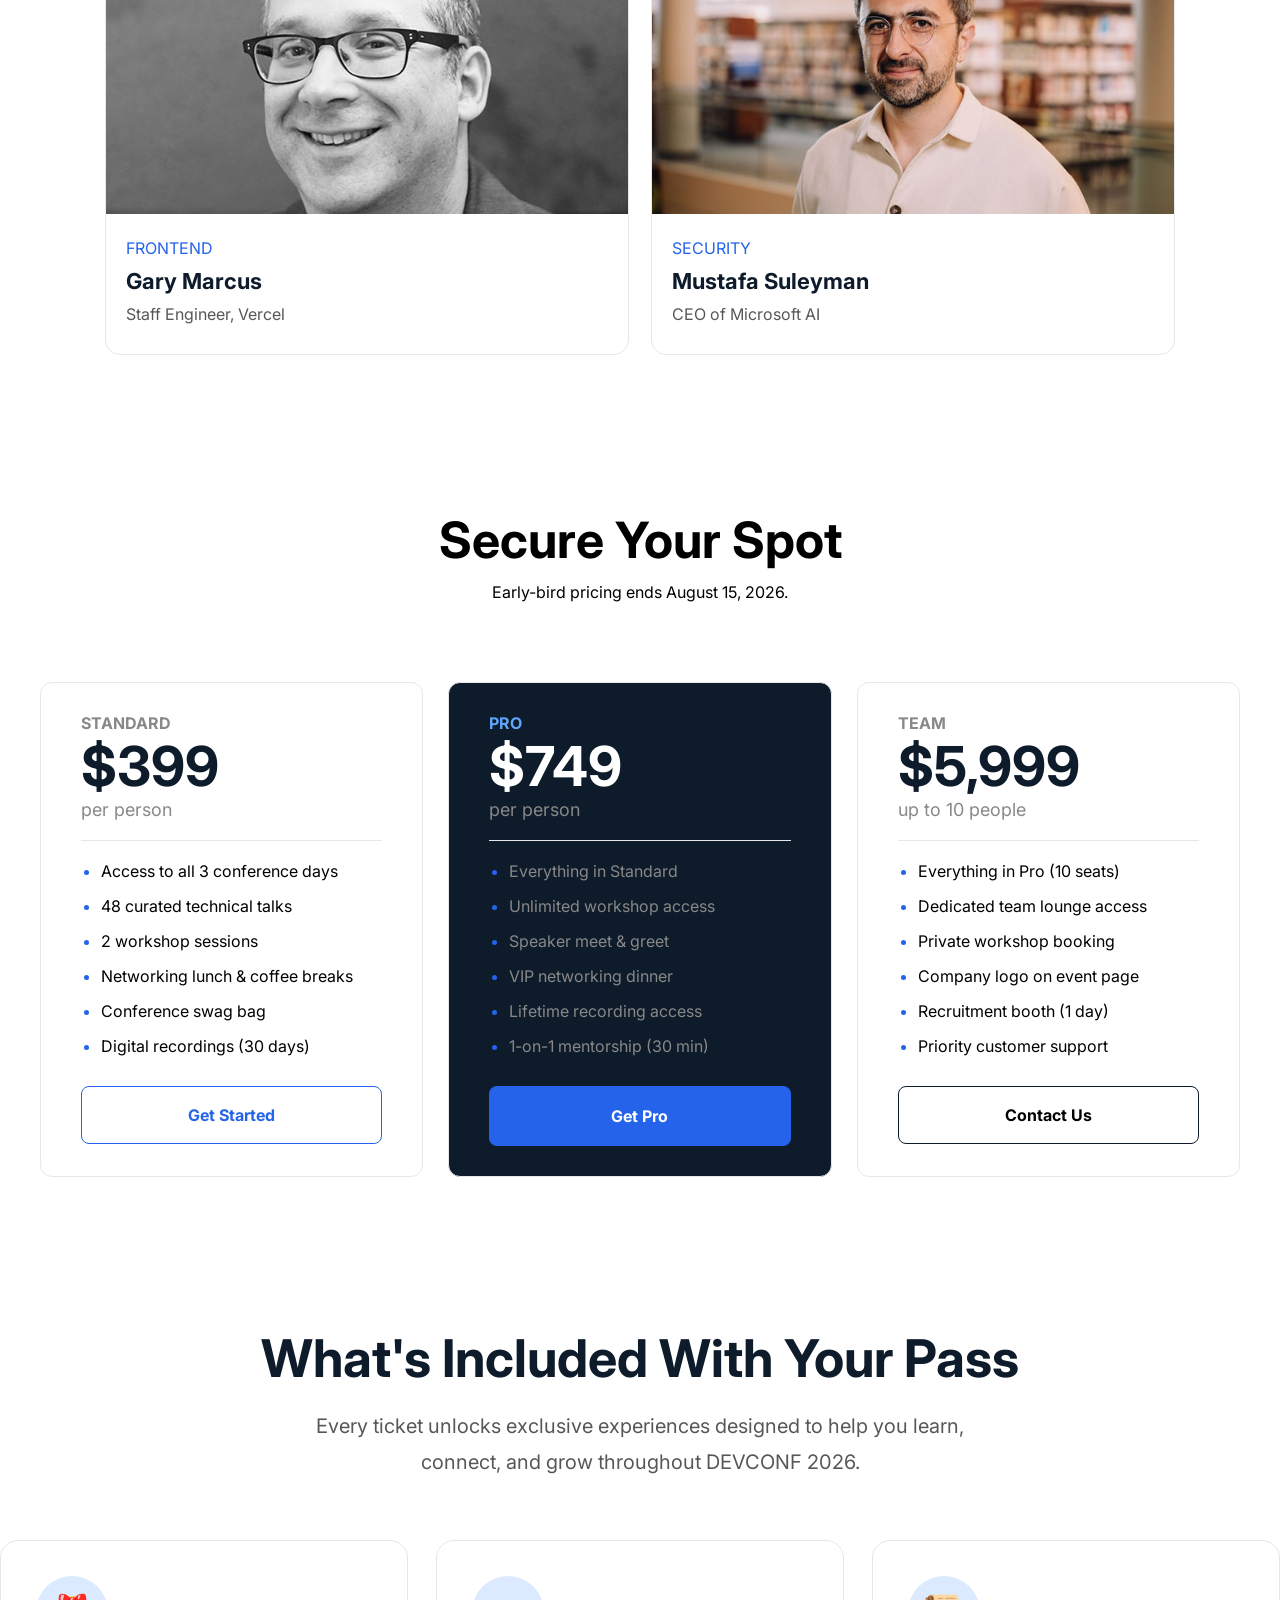
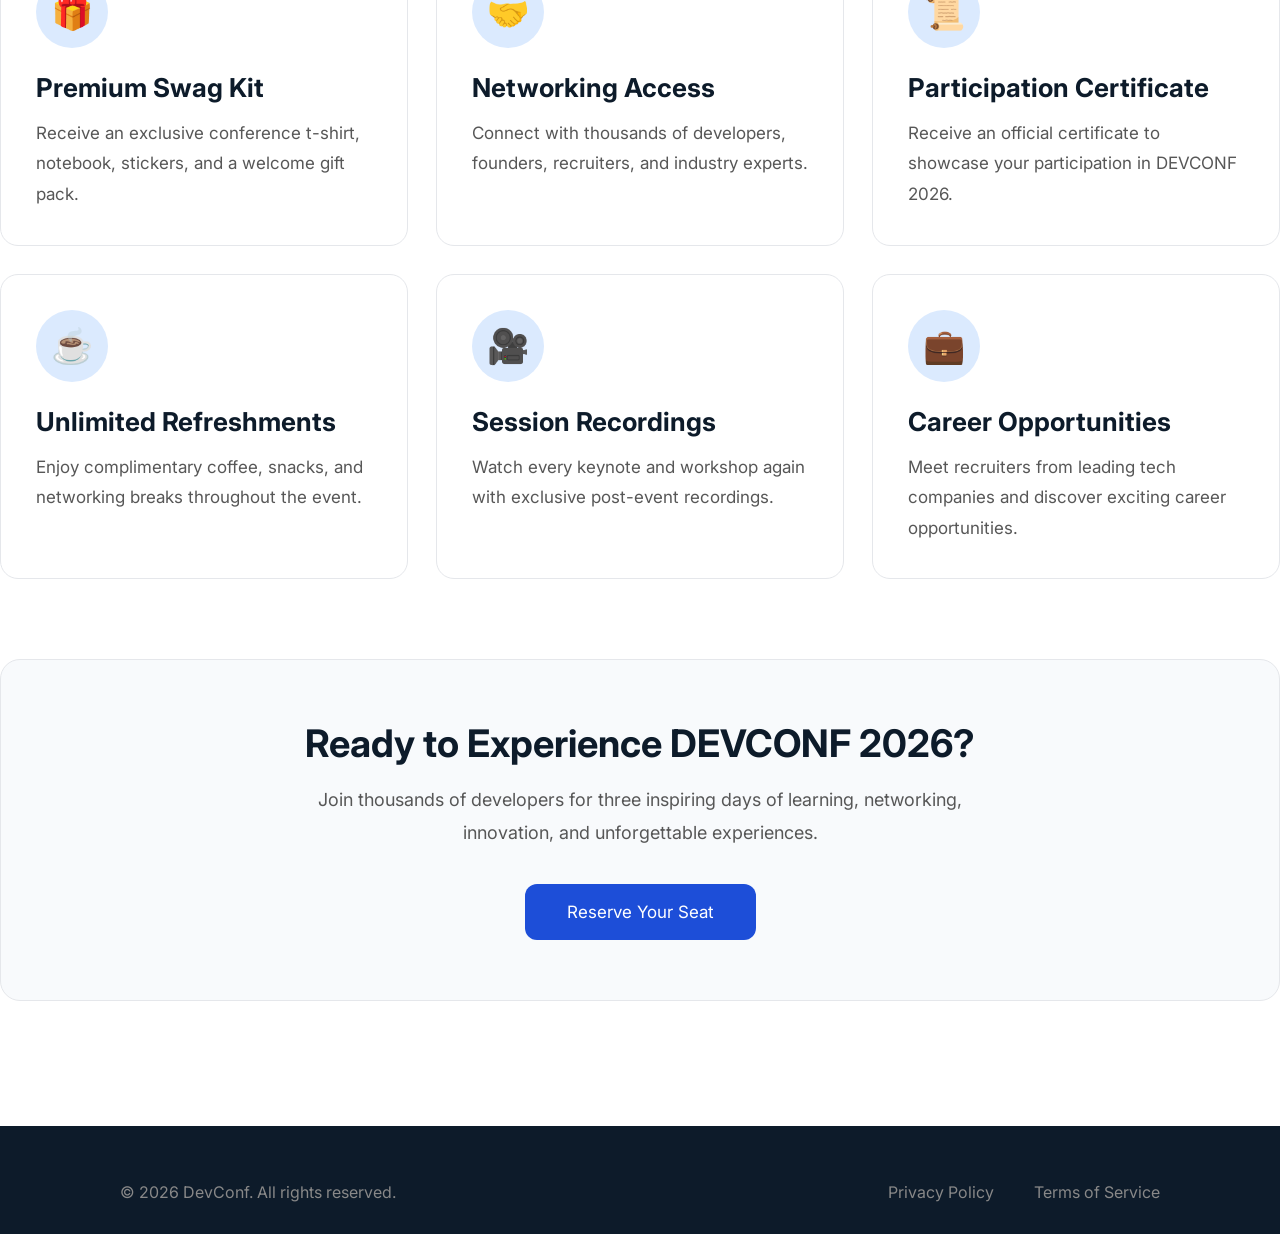
==== commit 9455e4f9: "update footer width" ====
--- a/index.html
+++ b/index.html
@@ -230,7 +230,7 @@
 
 
     <!-- FOOTER SECTION START -->
-    <footer class="footer container">
+    <footer class="footer  container">
 
         <div class="footer-content ">
             <p>© 2026 DevConf. All rights reserved.</p>
--- a/style.css
+++ b/style.css
@@ -19,6 +19,7 @@
 .container {
     max-width: 1550px;
     margin: auto;
+    
 }
 .navbar {
     display: flex;
@@ -244,7 +245,7 @@
      margin-top: 30px;
      background-color:  #FFFFFF;
     width: 100%;
-    border: 1px solid 0D1B2A;
+    border: 1px solid #0D1B2A;
     padding: 18px;
     font-weight: bold;
     font-size: 16px;
@@ -382,20 +383,18 @@
     margin-top: 125px;
     padding-top: 56px ;
     padding-bottom: 32px;
-    padding-left: 120px;
-    padding-right: 120px;
 }
 .footer-content {
     display: flex;
     justify-content: space-between;
-    /* align-items: center; */
+    padding: 0 120px;
 }
 .footer-content p, .footer-content a {
     color: #888888;
 }
 .footer-link a {
     text-decoration: none;
-    /* gap: 200px; */
+    
 }
 .footer-link {
     display: flex;
